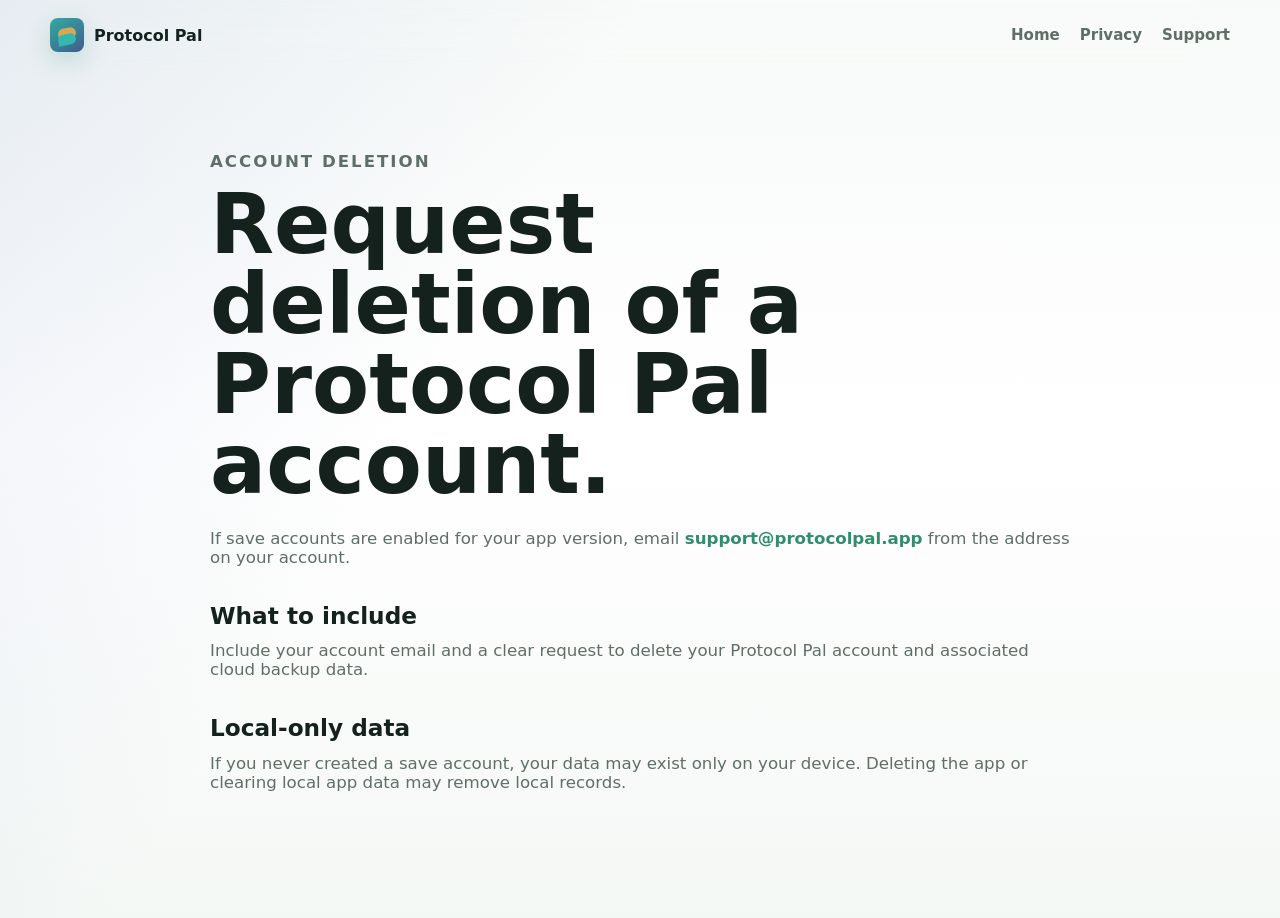
==== delete-account.html @ 92ba7a70 "Add account deletion page" ====
<!doctype html>
<html lang="en">
  <head>
    <meta charset="UTF-8" />
    <meta name="viewport" content="width=device-width, initial-scale=1.0" />
    <meta name="description" content="Protocol Pal account deletion request." />
    <link rel="icon" href='data:image/svg+xml,<svg xmlns="http://www.w3.org/2000/svg" viewBox="0 0 64 64"><rect width="64" height="64" rx="14" fill="%2314211c"/><path d="M16 34c12 1 19-8 32-4-5 11-14 18-28 16 7-2 12-6 15-11-6 3-12 4-19-1z" fill="%2334b7ad"/><path d="M18 20c12-4 23-1 29 7-14-4-21 4-31 3 2-4 4-7 2-10z" fill="%23d6aa54"/></svg>' />
    <link rel="stylesheet" href="/styles.css" />
    <title>Delete Account | Protocol Pal</title>
  </head>
  <body>
    <header class="site-header">
      <a class="brand" href="/"><span class="logo-mark" aria-hidden="true"></span><span>Protocol Pal</span></a>
      <nav aria-label="Primary"><a href="/">Home</a><a href="/privacy.html">Privacy</a><a href="/support.html">Support</a></nav>
    </header>
    <main class="legal-page">
      <p class="eyebrow">Account deletion</p>
      <h1>Request deletion of a Protocol Pal account.</h1>
      <p>If save accounts are enabled for your app version, email <a href="mailto:support@protocolpal.app?subject=Protocol%20Pal%20account%20deletion">support@protocolpal.app</a> from the address on your account.</p>
      <h2>What to include</h2>
      <p>Include your account email and a clear request to delete your Protocol Pal account and associated cloud backup data.</p>
      <h2>Local-only data</h2>
      <p>If you never created a save account, your data may exist only on your device. Deleting the app or clearing local app data may remove local records.</p>
    </main>
  </body>
</html>
---- styles.css ----
:root {
  color-scheme: light;
  --paper: #f7faf8;
  --paper-2: #eef5f0;
  --ink: #14211c;
  --muted: #5f6f67;
  --soft: #dbe8e1;
  --line: rgba(20, 33, 28, 0.12);
  --panel: rgba(255, 255, 255, 0.76);
  --panel-strong: #ffffff;
  --deep: #10231e;
  --green: #2f8f6d;
  --teal: #34b7ad;
  --blue: #5272b9;
  --copper: #b66a45;
  --gold: #d6aa54;
  --shadow: 0 24px 70px rgba(27, 53, 44, 0.18);
  font-family:
    Inter, ui-sans-serif, system-ui, -apple-system, BlinkMacSystemFont, "Segoe UI", sans-serif;
  font-synthesis: none;
  text-rendering: optimizeLegibility;
}

* {
  box-sizing: border-box;
}

html {
  scroll-behavior: smooth;
}

body {
  margin: 0;
  min-width: 320px;
  color: var(--ink);
  background:
    linear-gradient(120deg, rgba(82, 114, 185, 0.1), transparent 36%),
    linear-gradient(180deg, var(--paper), #ffffff 48%, #f4f8f5);
  -webkit-font-smoothing: antialiased;
}

a {
  color: inherit;
  text-decoration: none;
}

.site-header {
  position: sticky;
  top: 0;
  z-index: 20;
  display: flex;
  align-items: center;
  justify-content: space-between;
  gap: 24px;
  width: min(1180px, calc(100% - 40px));
  margin: 0 auto;
  padding: 18px 0;
  backdrop-filter: blur(18px);
}

.brand,
.footer-brand {
  display: inline-flex;
  align-items: center;
  gap: 10px;
  font-weight: 800;
}

.logo-mark {
  position: relative;
  display: inline-block;
  width: 34px;
  height: 34px;
  border-radius: 8px;
  background:
    linear-gradient(145deg, rgba(52, 183, 173, 0.92), rgba(82, 114, 185, 0.72)),
    var(--deep);
  box-shadow: 0 8px 24px rgba(47, 143, 109, 0.22);
}

.logo-mark::before,
.logo-mark::after {
  content: "";
  position: absolute;
  left: 8px;
  right: 8px;
  height: 11px;
  border-radius: 999px 999px 999px 2px;
  transform: rotate(-12deg);
}

.logo-mark::before {
  top: 10px;
  background: var(--gold);
}

.logo-mark::after {
  top: 16px;
  background: var(--teal);
}

.site-header nav,
.site-footer nav {
  display: flex;
  align-items: center;
  gap: 20px;
  color: var(--muted);
  font-size: 0.94rem;
  font-weight: 700;
}

.site-header nav a,
.site-footer nav a {
  transition: color 160ms ease;
}

.site-header nav a:hover,
.site-footer nav a:hover {
  color: var(--ink);
}

.hero {
  position: relative;
  isolation: isolate;
  min-height: 760px;
  display: grid;
  align-items: center;
  overflow: hidden;
  padding: 72px 0 118px;
}

.hero-backdrop {
  position: absolute;
  inset: 0;
  z-index: -1;
  overflow: hidden;
  background:
    linear-gradient(90deg, rgba(247, 250, 248, 0.98) 0%, rgba(247, 250, 248, 0.87) 40%, rgba(247, 250, 248, 0.32) 100%),
    linear-gradient(135deg, rgba(47, 143, 109, 0.16), rgba(82, 114, 185, 0.16) 45%, rgba(182, 106, 69, 0.13));
}

.hero-backdrop::after {
  content: "";
  position: absolute;
  inset: auto 0 0;
  height: 160px;
  background: linear-gradient(180deg, transparent, var(--paper));
}

.hero-content {
  width: min(1180px, calc(100% - 40px));
  margin: 0 auto;
  padding-top: 34px;
}

.eyebrow {
  margin: 0 0 14px;
  color: var(--green);
  font-size: 0.78rem;
  font-weight: 900;
  letter-spacing: 0.12em;
  text-transform: uppercase;
}

h1,
h2,
h3,
p {
  margin-top: 0;
}

h1 {
  max-width: 760px;
  margin-bottom: 16px;
  font-size: clamp(3rem, 8vw, 7rem);
  line-height: 0.96;
}

.hero-line {
  margin: 0 0 16px;
  color: var(--deep);
  font-size: clamp(1.45rem, 3vw, 2.3rem);
  font-weight: 800;
}

.hero-copy {
  max-width: 630px;
  color: var(--muted);
  font-size: 1.12rem;
}

.hero-actions {
  display: flex;
  flex-wrap: wrap;
  gap: 12px;
  margin-top: 30px;
}

.button {
  display: inline-flex;
  align-items: center;
  justify-content: center;
  min-height: 48px;
  padding: 0 20px;
  border-radius: 8px;
  font-weight: 900;
}

.button.primary {
  color: #fff;
  background: var(--deep);
  box-shadow: 0 14px 34px rgba(16, 35, 30, 0.22);
}

.button.secondary {
  color: var(--deep);
  background: rgba(255, 255, 255, 0.7);
  border: 1px solid var(--line);
}

.device-stack {
  position: absolute;
  right: max(28px, calc((100vw - 1180px) / 2));
  top: 92px;
  width: min(48vw, 610px);
  height: 620px;
}

.phone {
  position: absolute;
  width: 280px;
  padding: 13px;
  border: 1px solid rgba(255, 255, 255, 0.66);
  border-radius: 34px;
  background: linear-gradient(145deg, #172820, #0b1411);
  box-shadow: var(--shadow);
}

.phone-primary {
  right: 120px;
  top: 18px;
  transform: rotate(-4deg);
}

.phone-secondary {
  right: 0;
  top: 158px;
  transform: rotate(6deg) scale(0.88);
  opacity: 0.95;
}

.phone-top {
  width: 82px;
  height: 20px;
  margin: 0 auto 8px;
  border-radius: 999px;
  background: #050807;
}

.screen {
  min-height: 520px;
  padding: 24px 18px;
  overflow: hidden;
  border-radius: 24px;
  color: #eaf7f2;
  background:
    linear-gradient(160deg, rgba(52, 183, 173, 0.18), transparent 38%),
    linear-gradient(180deg, #162b24, #07110e);
}

.screen-header {
  display: flex;
  align-items: center;
  justify-content: space-between;
  color: rgba(234, 247, 242, 0.7);
  font-size: 0.78rem;
}

.screen-header strong {
  color: #fff;
}

.dose-card {
  margin: 36px 0 16px;
  padding: 20px;
  border: 1px solid rgba(255, 255, 255, 0.12);
  border-radius: 8px;
  background: rgba(255, 255, 255, 0.08);
}

.dose-card span,
.dose-card small,
.metric-row span,
.mini-list,
.assistant-note span {
  color: rgba(234, 247, 242, 0.68);
}

.dose-card strong {
  display: block;
  margin: 5px 0;
  font-size: 2.8rem;
  line-height: 1;
}

.metric-row {
  display: grid;
  grid-template-columns: repeat(3, 1fr);
  gap: 8px;
}

.metric-row div {
  padding: 14px 8px;
  border-radius: 8px;
  background: rgba(255, 255, 255, 0.07);
  text-align: center;
}

.metric-row strong,
.metric-row span {
  display: block;
}

.mini-list {
  display: grid;
  gap: 12px;
  margin-top: 24px;
  font-size: 0.9rem;
}

.mini-list span {
  display: flex;
  align-items: center;
  gap: 8px;
}

.mini-list b {
  width: 8px;
  height: 8px;
  border-radius: 999px;
  background: var(--teal);
}

.lab-screen {
  background:
    linear-gradient(170deg, rgba(82, 114, 185, 0.26), transparent 42%),
    linear-gradient(180deg, #162332, #071015);
}

.chart-bars {
  display: flex;
  align-items: end;
  gap: 12px;
  height: 190px;
  margin-top: 52px;
  padding: 0 8px;
}

.chart-bars i {
  flex: 1;
  border-radius: 6px 6px 0 0;
  background: linear-gradient(180deg, #86d6cd, #5272b9);
}

.assistant-note {
  margin-top: 30px;
  padding: 16px;
  border-radius: 8px;
  background: rgba(255, 255, 255, 0.08);
}

.assistant-note p {
  margin: 5px 0 0;
  color: #fff;
  font-size: 0.9rem;
}

.proof-strip {
  display: grid;
  grid-template-columns: repeat(4, 1fr);
  gap: 1px;
  width: min(1180px, calc(100% - 40px));
  margin: -54px auto 86px;
  overflow: hidden;
  border: 1px solid var(--line);
  border-radius: 8px;
  background: var(--line);
  box-shadow: 0 18px 48px rgba(27, 53, 44, 0.1);
}

.proof-strip span {
  display: grid;
  place-items: center;
  min-height: 86px;
  padding: 18px;
  color: var(--deep);
  background: rgba(255, 255, 255, 0.88);
  font-weight: 900;
  text-align: center;
}

.section,
.privacy-band,
.download-section,
.site-footer {
  width: min(1180px, calc(100% - 40px));
  margin: 0 auto;
}

.intro-section {
  display: grid;
  grid-template-columns: minmax(0, 1.2fr) minmax(280px, 0.8fr);
  gap: 48px;
  align-items: end;
  padding: 28px 0 78px;
}

h2 {
  margin-bottom: 0;
  font-size: clamp(2rem, 4.6vw, 4.5rem);
  line-height: 1;
}

.intro-section > p,
.download-copy p,
.privacy-copy p {
  margin-bottom: 0;
  color: var(--muted);
  font-size: 1.08rem;
}

.screens-section {
  padding: 42px 0 92px;
  background: linear-gradient(180deg, transparent, rgba(238, 245, 240, 0.9), transparent);
}

.mockup-grid {
  display: grid;
  grid-template-columns: 1fr 0.82fr 1fr;
  gap: 18px;
  width: min(1180px, calc(100% - 40px));
  margin: 0 auto;
  align-items: stretch;
}

.mockup-panel {
  min-height: 330px;
  padding: 28px;
  border: 1px solid var(--line);
  border-radius: 8px;
  background: var(--panel-strong);
  box-shadow: 0 18px 54px rgba(27, 53, 44, 0.1);
}

.mockup-panel.tall {
  min-height: 410px;
  background: linear-gradient(180deg, #fff, #eef7f3);
}

.mockup-panel.assistant {
  display: grid;
  align-content: end;
  color: #fff;
  background:
    linear-gradient(145deg, rgba(52, 183, 173, 0.22), transparent 58%),
    linear-gradient(180deg, #14211c, #0b1411);
}

.panel-label {
  display: inline-flex;
  margin-bottom: 22px;
  color: var(--green);
  font-size: 0.74rem;
  font-weight: 900;
  letter-spacing: 0.12em;
  text-transform: uppercase;
}

.mockup-panel.assistant .panel-label {
  color: #8be2d5;
}

.mockup-panel h3 {
  margin-bottom: 24px;
  font-size: 1.55rem;
  line-height: 1.08;
}

.timeline {
  display: grid;
  gap: 12px;
}

.timeline p {
  margin: 0;
  padding: 15px;
  border-radius: 8px;
  background: var(--paper-2);
}

.timeline b,
.timeline span {
  display: block;
}

.timeline span {
  color: var(--muted);
  font-size: 0.9rem;
}

.vial-board {
  display: grid;
  grid-template-columns: repeat(3, 1fr);
  gap: 12px;
  align-items: end;
  min-height: 230px;
}

.vial-board span {
  position: relative;
  display: grid;
  align-items: end;
  min-height: 210px;
  padding: 12px 8px;
  overflow: hidden;
  border: 1px solid var(--line);
  border-radius: 8px;
  background: #fff;
  color: var(--deep);
  font-weight: 900;
  text-align: center;
}

.vial-board span::before {
  content: "";
  position: absolute;
  inset: auto 0 0;
  height: var(--level);
  background: linear-gradient(180deg, rgba(52, 183, 173, 0.18), rgba(47, 143, 109, 0.28));
}

.vial-board span {
  isolation: isolate;
}

.feature-section {
  padding: 26px 0 104px;
}

.section-heading {
  max-width: 770px;
  margin-bottom: 34px;
}

.feature-grid {
  display: grid;
  grid-template-columns: repeat(4, 1fr);
  gap: 14px;
}

.feature-grid article {
  min-height: 220px;
  padding: 22px;
  border: 1px solid var(--line);
  border-radius: 8px;
  background: rgba(255, 255, 255, 0.74);
}

.icon-dot {
  display: block;
  width: 28px;
  height: 28px;
  margin-bottom: 18px;
  border-radius: 8px;
  background: linear-gradient(135deg, var(--green), var(--blue));
}

.feature-grid h3 {
  margin-bottom: 10px;
  font-size: 1.08rem;
}

.feature-grid p,
.mockup-panel p {
  margin-bottom: 0;
  color: var(--muted);
}

.mockup-panel.assistant p {
  color: rgba(255, 255, 255, 0.76);
}

.privacy-band {
  display: grid;
  grid-template-columns: minmax(0, 1fr) minmax(320px, 0.72fr);
  gap: 42px;
  margin-bottom: 94px;
  padding: 52px;
  border-radius: 8px;
  color: #fff;
  background:
    linear-gradient(135deg, rgba(47, 143, 109, 0.42), transparent 42%),
    linear-gradient(180deg, #14211c, #07110e);
}

.privacy-band .eyebrow {
  color: #8be2d5;
}

.privacy-copy {
  display: grid;
  gap: 18px;
  align-content: center;
}

.privacy-copy p {
  color: rgba(255, 255, 255, 0.72);
}

.download-section {
  display: grid;
  grid-template-columns: minmax(0, 1fr) auto;
  gap: 32px;
  align-items: center;
  padding: 64px 0 98px;
}

.download-copy {
  max-width: 720px;
}

.store-buttons {
  display: grid;
  gap: 12px;
  min-width: 220px;
}

.store-button {
  display: grid;
  min-height: 70px;
  padding: 12px 20px;
  border-radius: 8px;
  color: #fff;
  background: #0f1714;
  box-shadow: 0 14px 34px rgba(16, 35, 30, 0.16);
}

.store-button span {
  color: rgba(255, 255, 255, 0.66);
  font-size: 0.78rem;
  font-weight: 700;
}

.store-button strong {
  font-size: 1.22rem;
}

.site-footer {
  display: grid;
  grid-template-columns: minmax(0, 420px) 1fr;
  gap: 36px;
  padding: 34px 0 48px;
  border-top: 1px solid var(--line);
}

.site-footer p {
  margin: 14px 0 0;
  color: var(--muted);
}

.site-footer nav {
  justify-content: end;
  flex-wrap: wrap;
}

.legal-page {
  width: min(860px, calc(100% - 40px));
  margin: 0 auto;
  padding: 82px 0 110px;
}

.legal-page h1 {
  max-width: 780px;
  margin-bottom: 24px;
  font-size: clamp(2.5rem, 7vw, 5.2rem);
}

.legal-page h2 {
  margin: 36px 0 12px;
  font-size: 1.45rem;
  line-height: 1.15;
}

.legal-page p,
.legal-page li {
  color: var(--muted);
  font-size: 1.04rem;
}

.legal-page a {
  color: var(--green);
  font-weight: 800;
}

@media (max-width: 980px) {
  .site-header {
    align-items: flex-start;
  }

  .site-header nav {
    gap: 12px;
    flex-wrap: wrap;
    justify-content: end;
  }

  .hero {
    min-height: auto;
    padding: 48px 0 76px;
  }

  .hero-backdrop {
    background:
      linear-gradient(180deg, rgba(247, 250, 248, 0.9), rgba(247, 250, 248, 0.66)),
      linear-gradient(135deg, rgba(47, 143, 109, 0.15), rgba(82, 114, 185, 0.14), rgba(182, 106, 69, 0.12));
  }

  .hero-content {
    padding-top: 340px;
  }

  .device-stack {
    top: 22px;
    right: 50%;
    width: 520px;
    height: 360px;
    transform: translateX(50%) scale(0.72);
    transform-origin: top center;
  }

  .proof-strip,
  .feature-grid,
  .mockup-grid,
  .intro-section,
  .privacy-band,
  .download-section,
  .site-footer {
    grid-template-columns: 1fr;
  }

  .proof-strip {
    margin-top: 0;
  }

  .site-footer nav {
    justify-content: start;
  }

  .privacy-band {
    padding: 34px;
  }
}

@media (max-width: 640px) {
  .site-header {
    width: min(100% - 28px, 1180px);
  }

  .site-header nav {
    display: none;
  }

  .logo-mark {
    width: 30px;
    height: 30px;
  }

  .hero-content,
  .proof-strip,
  .section,
  .mockup-grid,
  .privacy-band,
  .download-section,
  .site-footer,
  .legal-page {
    width: min(100% - 28px, 1180px);
  }

  .hero-content {
    padding-top: 290px;
  }

  .device-stack {
    transform: translateX(50%) scale(0.58);
  }

  h1 {
    font-size: clamp(2.7rem, 15vw, 4.2rem);
  }

  h2 {
    font-size: clamp(2rem, 10vw, 3.2rem);
  }

  .proof-strip {
    grid-template-columns: 1fr 1fr;
    margin-bottom: 54px;
  }

  .proof-strip span {
    min-height: 72px;
    padding: 14px;
    font-size: 0.9rem;
  }

  .intro-section,
  .screens-section,
  .feature-section,
  .download-section {
    padding-top: 26px;
    padding-bottom: 58px;
  }

  .mockup-panel,
  .feature-grid article,
  .privacy-band {
    padding: 22px;
  }

  .feature-grid article {
    min-height: auto;
  }

  .store-buttons {
    min-width: 0;
  }
}
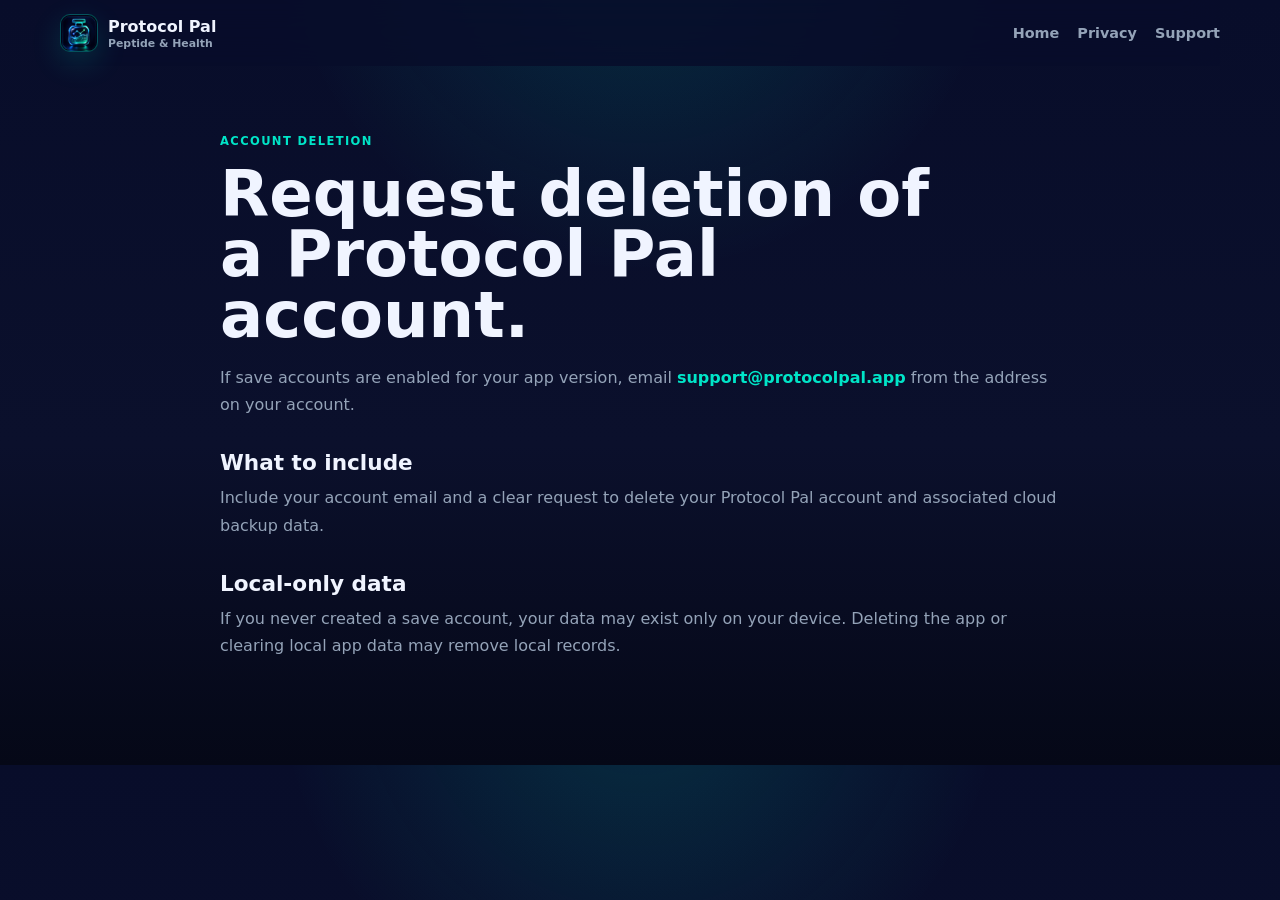
==== commit ebbe9f94: "Use Protocol Pal app icon on account deletion page" ====
--- a/delete-account.html
+++ b/delete-account.html
@@ -4,13 +4,13 @@
     <meta charset="UTF-8" />
     <meta name="viewport" content="width=device-width, initial-scale=1.0" />
     <meta name="description" content="Protocol Pal account deletion request." />
-    <link rel="icon" href='data:image/svg+xml,<svg xmlns="http://www.w3.org/2000/svg" viewBox="0 0 64 64"><rect width="64" height="64" rx="14" fill="%2314211c"/><path d="M16 34c12 1 19-8 32-4-5 11-14 18-28 16 7-2 12-6 15-11-6 3-12 4-19-1z" fill="%2334b7ad"/><path d="M18 20c12-4 23-1 29 7-14-4-21 4-31 3 2-4 4-7 2-10z" fill="%23d6aa54"/></svg>' />
+    <link rel="icon" href="[data-uri]" />
     <link rel="stylesheet" href="/styles.css" />
     <title>Delete Account | Protocol Pal</title>
   </head>
   <body>
     <header class="site-header">
-      <a class="brand" href="/"><span class="logo-mark" aria-hidden="true"></span><span>Protocol Pal</span></a>
+      <a class="brand" href="/"><span class="brand-icon" aria-hidden="true"></span><span><strong>Protocol Pal</strong><small>Peptide &amp; Health</small></span></a>
       <nav aria-label="Primary"><a href="/">Home</a><a href="/privacy.html">Privacy</a><a href="/support.html">Support</a></nav>
     </header>
     <main class="legal-page">
--- a/styles.css
+++ b/styles.css
@@ -1,22 +1,26 @@
 :root {
-  color-scheme: light;
-  --paper: #f7faf8;
-  --paper-2: #eef5f0;
-  --ink: #14211c;
-  --muted: #5f6f67;
-  --soft: #dbe8e1;
-  --line: rgba(20, 33, 28, 0.12);
-  --panel: rgba(255, 255, 255, 0.76);
-  --panel-strong: #ffffff;
-  --deep: #10231e;
-  --green: #2f8f6d;
-  --teal: #34b7ad;
-  --blue: #5272b9;
-  --copper: #b66a45;
-  --gold: #d6aa54;
-  --shadow: 0 24px 70px rgba(27, 53, 44, 0.18);
+  color-scheme: dark;
+  --bg: #080d2a;
+  --bg-2: #050817;
+  --panel: #0d1435;
+  --panel-2: #111a42;
+  --panel-3: #0a102c;
+  --text: #f0f4ff;
+  --muted: #94a3b8;
+  --dim: #64748b;
+  --line: rgba(0, 229, 200, 0.16);
+  --line-strong: rgba(0, 229, 200, 0.32);
+  --accent: #00e5c8;
+  --accent-2: #38bdf8;
+  --orange: #ff8c42;
+  --green: #34d399;
+  --red: #f87171;
+  --blue: #60a5fa;
+  --shadow: 0 30px 90px rgba(0, 0, 0, 0.48);
+  --app-icon: url("[data-uri]");
   font-family:
-    Inter, ui-sans-serif, system-ui, -apple-system, BlinkMacSystemFont, "Segoe UI", sans-serif;
+    "Plus Jakarta Sans", Inter, ui-sans-serif, system-ui, -apple-system, BlinkMacSystemFont,
+    "Segoe UI", sans-serif;
   font-synthesis: none;
   text-rendering: optimizeLegibility;
 }
@@ -32,10 +36,10 @@
 body {
   margin: 0;
   min-width: 320px;
-  color: var(--ink);
+  color: var(--text);
   background:
-    linear-gradient(120deg, rgba(82, 114, 185, 0.1), transparent 36%),
-    linear-gradient(180deg, var(--paper), #ffffff 48%, #f4f8f5);
+    radial-gradient(circle at 50% -12%, rgba(0, 229, 200, 0.16), transparent 34%),
+    linear-gradient(180deg, #080d2a 0%, #0b102c 58%, #050817 100%);
   -webkit-font-smoothing: antialiased;
 }
 
@@ -44,17 +48,30 @@
   text-decoration: none;
 }
 
+p,
+h1,
+h2,
+h3 {
+  margin-top: 0;
+}
+
+p {
+  color: var(--muted);
+  line-height: 1.7;
+}
+
 .site-header {
   position: sticky;
   top: 0;
-  z-index: 20;
+  z-index: 30;
   display: flex;
   align-items: center;
   justify-content: space-between;
-  gap: 24px;
-  width: min(1180px, calc(100% - 40px));
+  gap: 18px;
+  width: min(1160px, calc(100% - 32px));
   margin: 0 auto;
-  padding: 18px 0;
+  padding: 14px 0;
+  background: rgba(8, 13, 42, 0.86);
   backdrop-filter: blur(18px);
 }
 
@@ -63,137 +80,119 @@
   display: inline-flex;
   align-items: center;
   gap: 10px;
+  min-width: 0;
+  font-weight: 950;
+}
+
+.brand > span {
+  display: grid;
+  gap: 1px;
+  min-width: 0;
+}
+
+.brand small {
+  color: var(--muted);
+  font-size: 0.68rem;
   font-weight: 800;
 }
 
+.brand-icon,
 .logo-mark {
-  position: relative;
+  width: 38px;
+  height: 38px;
+  flex: 0 0 auto;
+  border: 1px solid rgba(0, 229, 200, 0.32);
+  border-radius: 10px;
+  background: #080d2a var(--app-icon) center / cover no-repeat;
+  box-shadow: 0 10px 30px rgba(0, 229, 200, 0.16);
+}
+
+.logo-mark {
   display: inline-block;
-  width: 34px;
-  height: 34px;
-  border-radius: 8px;
-  background:
-    linear-gradient(145deg, rgba(52, 183, 173, 0.92), rgba(82, 114, 185, 0.72)),
-    var(--deep);
-  box-shadow: 0 8px 24px rgba(47, 143, 109, 0.22);
-}
-
-.logo-mark::before,
-.logo-mark::after {
-  content: "";
-  position: absolute;
-  left: 8px;
-  right: 8px;
-  height: 11px;
-  border-radius: 999px 999px 999px 2px;
-  transform: rotate(-12deg);
-}
-
-.logo-mark::before {
-  top: 10px;
-  background: var(--gold);
-}
-
-.logo-mark::after {
-  top: 16px;
-  background: var(--teal);
 }
 
 .site-header nav,
 .site-footer nav {
   display: flex;
   align-items: center;
-  gap: 20px;
-  color: var(--muted);
-  font-size: 0.94rem;
-  font-weight: 700;
+  gap: 18px;
+  color: var(--muted);
+  font-size: 0.9rem;
+  font-weight: 850;
 }
 
 .site-header nav a,
 .site-footer nav a {
-  transition: color 160ms ease;
+  transition:
+    color 160ms ease,
+    border-color 160ms ease;
 }
 
 .site-header nav a:hover,
 .site-footer nav a:hover {
-  color: var(--ink);
+  color: var(--text);
 }
 
 .hero {
-  position: relative;
-  isolation: isolate;
-  min-height: 760px;
-  display: grid;
+  min-height: calc(100vh - 66px);
+  padding: 54px 0 44px;
+  overflow: hidden;
+}
+
+.hero-shell {
+  display: grid;
+  grid-template-columns: minmax(0, 0.9fr) minmax(420px, 1.1fr);
   align-items: center;
-  overflow: hidden;
-  padding: 72px 0 118px;
-}
-
-.hero-backdrop {
-  position: absolute;
-  inset: 0;
-  z-index: -1;
-  overflow: hidden;
-  background:
-    linear-gradient(90deg, rgba(247, 250, 248, 0.98) 0%, rgba(247, 250, 248, 0.87) 40%, rgba(247, 250, 248, 0.32) 100%),
-    linear-gradient(135deg, rgba(47, 143, 109, 0.16), rgba(82, 114, 185, 0.16) 45%, rgba(182, 106, 69, 0.13));
-}
-
-.hero-backdrop::after {
-  content: "";
-  position: absolute;
-  inset: auto 0 0;
-  height: 160px;
-  background: linear-gradient(180deg, transparent, var(--paper));
-}
-
-.hero-content {
-  width: min(1180px, calc(100% - 40px));
+  gap: 46px;
+  width: min(1160px, calc(100% - 32px));
   margin: 0 auto;
-  padding-top: 34px;
+}
+
+.hero-copy {
+  padding: 18px 0;
 }
 
 .eyebrow {
-  margin: 0 0 14px;
-  color: var(--green);
-  font-size: 0.78rem;
-  font-weight: 900;
+  margin: 0 0 12px;
+  color: var(--accent);
+  font-size: 0.72rem;
+  font-weight: 950;
   letter-spacing: 0.12em;
   text-transform: uppercase;
 }
 
-h1,
-h2,
-h3,
-p {
-  margin-top: 0;
-}
-
 h1 {
   max-width: 760px;
-  margin-bottom: 16px;
-  font-size: clamp(3rem, 8vw, 7rem);
-  line-height: 0.96;
-}
-
-.hero-line {
-  margin: 0 0 16px;
-  color: var(--deep);
-  font-size: clamp(1.45rem, 3vw, 2.3rem);
-  font-weight: 800;
-}
-
-.hero-copy {
-  max-width: 630px;
-  color: var(--muted);
-  font-size: 1.12rem;
+  margin-bottom: 18px;
+  color: var(--text);
+  font-size: clamp(3rem, 8vw, 6.2rem);
+  line-height: 0.95;
+  letter-spacing: 0;
+}
+
+h2 {
+  margin-bottom: 0;
+  color: var(--text);
+  font-size: clamp(2rem, 4vw, 4rem);
+  line-height: 1.02;
+  letter-spacing: 0;
+}
+
+h3 {
+  color: var(--text);
+  line-height: 1.16;
+}
+
+.hero-copy p:not(.eyebrow) {
+  max-width: 590px;
+  font-size: 1.08rem;
 }
 
 .hero-actions {
   display: flex;
   flex-wrap: wrap;
   gap: 12px;
-  margin-top: 30px;
+  margin-top: 28px;
 }
 
 .button {
@@ -201,505 +200,643 @@
   align-items: center;
   justify-content: center;
   min-height: 48px;
-  padding: 0 20px;
+  padding: 0 18px;
   border-radius: 8px;
-  font-weight: 900;
+  font-weight: 950;
+  white-space: nowrap;
 }
 
 .button.primary {
-  color: #fff;
-  background: var(--deep);
-  box-shadow: 0 14px 34px rgba(16, 35, 30, 0.22);
+  color: #031413;
+  background: linear-gradient(135deg, #00e5c8, #38bdf8);
+  box-shadow: 0 18px 46px rgba(0, 229, 200, 0.22);
 }
 
 .button.secondary {
-  color: var(--deep);
-  background: rgba(255, 255, 255, 0.7);
+  color: var(--text);
+  border: 1px solid var(--line-strong);
+  background: rgba(13, 20, 53, 0.72);
+}
+
+.app-showcase {
+  position: relative;
+  min-height: 680px;
+}
+
+.phone-frame,
+.side-card,
+.screen-panel,
+.feature-grid article,
+.disclaimer-stack article,
+.premium-panel,
+.store-column {
   border: 1px solid var(--line);
-}
-
-.device-stack {
+  background:
+    linear-gradient(180deg, rgba(17, 26, 66, 0.96), rgba(8, 13, 42, 0.96)),
+    var(--panel);
+  box-shadow: var(--shadow);
+}
+
+.phone-frame {
   position: absolute;
-  right: max(28px, calc((100vw - 1180px) / 2));
-  top: 92px;
-  width: min(48vw, 610px);
-  height: 620px;
-}
-
-.phone {
+  left: 0;
+  top: 0;
+  width: min(370px, 100%);
+  min-height: 660px;
+  padding: 18px 16px 78px;
+  border-radius: 34px;
+  overflow: hidden;
+}
+
+.phone-frame::before {
+  content: "";
   position: absolute;
-  width: 280px;
-  padding: 13px;
-  border: 1px solid rgba(255, 255, 255, 0.66);
-  border-radius: 34px;
-  background: linear-gradient(145deg, #172820, #0b1411);
-  box-shadow: var(--shadow);
-}
-
-.phone-primary {
-  right: 120px;
-  top: 18px;
-  transform: rotate(-4deg);
-}
-
-.phone-secondary {
-  right: 0;
-  top: 158px;
-  transform: rotate(6deg) scale(0.88);
-  opacity: 0.95;
-}
-
-.phone-top {
-  width: 82px;
-  height: 20px;
-  margin: 0 auto 8px;
-  border-radius: 999px;
-  background: #050807;
-}
-
-.screen {
-  min-height: 520px;
-  padding: 24px 18px;
-  overflow: hidden;
-  border-radius: 24px;
-  color: #eaf7f2;
+  inset: 0;
+  pointer-events: none;
   background:
-    linear-gradient(160deg, rgba(52, 183, 173, 0.18), transparent 38%),
-    linear-gradient(180deg, #162b24, #07110e);
-}
-
-.screen-header {
+    linear-gradient(90deg, rgba(255, 255, 255, 0.08), transparent 18% 82%, rgba(255, 255, 255, 0.05)),
+    radial-gradient(circle at 50% 0%, rgba(0, 229, 200, 0.16), transparent 38%);
+}
+
+.phone-frame > * {
+  position: relative;
+}
+
+.phone-status,
+.app-header,
+.panel-top,
+.calc-row,
+.site-footer,
+.download-section {
   display: flex;
   align-items: center;
   justify-content: space-between;
-  color: rgba(234, 247, 242, 0.7);
+  gap: 16px;
+}
+
+.phone-status {
+  margin-bottom: 14px;
+  color: var(--muted);
+  font-family: "JetBrains Mono", ui-monospace, SFMono-Regular, Menlo, monospace;
+  font-size: 0.72rem;
+  font-weight: 800;
+}
+
+.status-dots {
+  color: var(--accent);
+}
+
+.app-header {
+  margin-bottom: 16px;
+}
+
+.app-header div {
+  display: grid;
+  gap: 3px;
+}
+
+.app-header span,
+.panel-top span,
+.briefing-card span,
+.next-dose span,
+.mini-report span,
+.side-card span,
+.feature-grid article span,
+.disclaimer-stack article span,
+.plan-grid span {
+  color: var(--accent);
+  font-size: 0.7rem;
+  font-weight: 950;
+  letter-spacing: 0.08em;
+  text-transform: uppercase;
+}
+
+.app-header strong,
+.panel-top strong {
+  color: var(--text);
+  font-size: 1rem;
+}
+
+.app-badge {
+  display: inline-block;
+  width: 46px;
+  height: 46px;
+  border-radius: 12px;
+  background: #080d2a var(--app-icon) center / cover no-repeat;
+}
+
+.segmented {
+  display: grid;
+  grid-template-columns: 1fr 1fr;
+  gap: 4px;
+  margin-bottom: 12px;
+  padding: 4px;
+  border: 1px solid rgba(148, 163, 184, 0.16);
+  border-radius: 12px;
+  background: rgba(5, 8, 23, 0.72);
+  color: var(--muted);
   font-size: 0.78rem;
-}
-
-.screen-header strong {
-  color: #fff;
-}
-
-.dose-card {
-  margin: 36px 0 16px;
-  padding: 20px;
-  border: 1px solid rgba(255, 255, 255, 0.12);
-  border-radius: 8px;
-  background: rgba(255, 255, 255, 0.08);
-}
-
-.dose-card span,
-.dose-card small,
-.metric-row span,
-.mini-list,
-.assistant-note span {
-  color: rgba(234, 247, 242, 0.68);
-}
-
-.dose-card strong {
+  font-weight: 900;
+  text-align: center;
+}
+
+.segmented span {
+  padding: 9px 8px;
+  border-radius: 9px;
+}
+
+.segmented .active {
+  color: #031413;
+  background: var(--accent);
+}
+
+.briefing-card,
+.next-dose,
+.mini-report {
+  margin-bottom: 12px;
+  border: 1px solid var(--line);
+  border-radius: 18px;
+  background: rgba(13, 20, 53, 0.84);
+}
+
+.briefing-card {
+  padding: 16px;
+}
+
+.briefing-card strong,
+.next-dose strong,
+.mini-report strong,
+.side-card strong {
   display: block;
-  margin: 5px 0;
-  font-size: 2.8rem;
-  line-height: 1;
-}
-
-.metric-row {
-  display: grid;
-  grid-template-columns: repeat(3, 1fr);
-  gap: 8px;
-}
-
-.metric-row div {
-  padding: 14px 8px;
-  border-radius: 8px;
-  background: rgba(255, 255, 255, 0.07);
-  text-align: center;
-}
-
-.metric-row strong,
-.metric-row span {
-  display: block;
-}
-
-.mini-list {
-  display: grid;
-  gap: 12px;
-  margin-top: 24px;
-  font-size: 0.9rem;
-}
-
-.mini-list span {
+  color: var(--text);
+  font-size: 1.18rem;
+}
+
+.briefing-card p {
+  margin: 10px 0 0;
+  font-size: 0.86rem;
+}
+
+.next-dose {
   display: flex;
   align-items: center;
+  justify-content: space-between;
+  gap: 12px;
+  padding: 15px;
+  background: rgba(0, 229, 200, 0.08);
+}
+
+.next-dose small {
+  display: block;
+  margin-top: 3px;
+  color: var(--muted);
+  font-size: 0.75rem;
+}
+
+.next-dose a {
+  flex: 0 0 auto;
+  min-width: 58px;
+  padding: 10px 12px;
+  border-radius: 10px;
+  color: #031413;
+  background: var(--accent);
+  font-size: 0.82rem;
+  font-weight: 950;
+  text-align: center;
+}
+
+.metric-grid {
+  display: grid;
+  grid-template-columns: repeat(4, 1fr);
   gap: 8px;
-}
-
-.mini-list b {
-  width: 8px;
-  height: 8px;
+  margin-bottom: 12px;
+}
+
+.metric-grid div {
+  min-height: 76px;
+  padding: 12px 8px;
+  border: 1px solid rgba(148, 163, 184, 0.14);
+  border-radius: 14px;
+  background: rgba(5, 8, 23, 0.66);
+}
+
+.metric-grid strong {
+  display: block;
+  color: var(--text);
+  font-family: "JetBrains Mono", ui-monospace, SFMono-Regular, Menlo, monospace;
+  font-size: 1.2rem;
+}
+
+.metric-grid span {
+  color: var(--muted);
+  font-size: 0.68rem;
+  font-weight: 800;
+}
+
+.mini-report {
+  padding: 15px;
+}
+
+.mini-report strong {
+  margin-top: 5px;
+  font-size: 0.92rem;
+  line-height: 1.45;
+}
+
+.app-dock {
+  position: absolute;
+  right: 14px;
+  bottom: 14px;
+  left: 14px;
+  display: grid;
+  grid-template-columns: repeat(5, 1fr);
+  gap: 4px;
+  padding: 10px 8px;
+  border: 1px solid rgba(0, 229, 200, 0.12);
+  border-radius: 20px;
+  background: rgba(8, 13, 42, 0.96);
+  box-shadow: 0 -2px 20px rgba(0, 0, 0, 0.5);
+  color: var(--muted);
+  font-size: 0.62rem;
+  font-weight: 900;
+  text-align: center;
+}
+
+.app-dock span {
+  overflow: hidden;
+  padding: 8px 2px;
+  border-radius: 12px;
+  text-overflow: ellipsis;
+  white-space: nowrap;
+}
+
+.app-dock .active {
+  color: var(--accent);
+  background: rgba(0, 229, 200, 0.08);
+}
+
+.side-card {
+  position: absolute;
+  width: 232px;
+  padding: 18px;
+  border-radius: 18px;
+}
+
+.calc-card {
+  right: 0;
+  top: 72px;
+}
+
+.library-card {
+  right: 0;
+  bottom: 62px;
+}
+
+.side-card p {
+  margin: 8px 0 0;
+  font-size: 0.82rem;
+}
+
+.calc-row {
+  margin-top: 10px;
+  padding: 11px 0 0;
+  border-top: 1px solid rgba(148, 163, 184, 0.16);
+  color: var(--muted);
+  font-size: 0.82rem;
+}
+
+.calc-row b {
+  color: var(--text);
+  font-family: "JetBrains Mono", ui-monospace, SFMono-Regular, Menlo, monospace;
+}
+
+.module-strip {
+  display: grid;
+  grid-template-columns: repeat(5, 1fr);
+  gap: 10px;
+  width: min(980px, calc(100% - 32px));
+  margin: 0 auto 86px;
+}
+
+.module-strip span {
+  min-height: 48px;
+  display: inline-flex;
+  align-items: center;
+  justify-content: center;
+  padding: 0 12px;
+  border: 1px solid var(--line);
+  border-radius: 8px;
+  color: var(--text);
+  background: rgba(13, 20, 53, 0.72);
+  font-size: 0.86rem;
+  font-weight: 950;
+}
+
+.section,
+.screen-wall,
+.privacy-band,
+.download-section,
+.site-footer,
+.legal-page {
+  width: min(1160px, calc(100% - 32px));
+  margin: 0 auto;
+}
+
+.two-column {
+  display: grid;
+  grid-template-columns: 1fr 0.82fr;
+  gap: 50px;
+  align-items: end;
+  padding: 0 0 52px;
+}
+
+.two-column p:last-child {
+  margin-bottom: 0;
+  font-size: 1rem;
+}
+
+.screen-wall {
+  display: grid;
+  grid-template-columns: repeat(3, 1fr);
+  gap: 16px;
+  margin-bottom: 94px;
+}
+
+.screen-panel {
+  min-height: 360px;
+  padding: 20px;
+  border-radius: 22px;
+  overflow: hidden;
+}
+
+.panel-top {
+  margin-bottom: 20px;
+}
+
+.compound-list,
+.schedule-stack {
+  display: grid;
+  gap: 10px;
+}
+
+.compound-list div,
+.schedule-stack div {
+  display: grid;
+  grid-template-columns: auto 1fr auto;
+  align-items: center;
+  gap: 10px;
+  min-height: 62px;
+  padding: 12px;
+  border: 1px solid rgba(148, 163, 184, 0.14);
+  border-radius: 14px;
+  background: rgba(5, 8, 23, 0.48);
+}
+
+.compound-list span,
+.schedule-stack span {
+  color: var(--text);
+  font-weight: 900;
+}
+
+.compound-list strong,
+.schedule-stack time {
+  color: var(--muted);
+  font-family: "JetBrains Mono", ui-monospace, SFMono-Regular, Menlo, monospace;
+  font-size: 0.74rem;
+  font-weight: 850;
+}
+
+.schedule-stack div {
+  grid-template-columns: 72px 1fr;
+}
+
+.dot {
+  width: 11px;
+  height: 11px;
   border-radius: 999px;
-  background: var(--teal);
-}
-
-.lab-screen {
-  background:
-    linear-gradient(170deg, rgba(82, 114, 185, 0.26), transparent 42%),
-    linear-gradient(180deg, #162332, #071015);
-}
-
-.chart-bars {
+}
+
+.dot.peptide {
+  background: var(--accent);
+}
+
+.dot.supply {
+  background: var(--blue);
+}
+
+.dot.supplement {
+  background: #86efac;
+}
+
+.chart-card {
+  height: 188px;
   display: flex;
   align-items: end;
   gap: 12px;
-  height: 190px;
-  margin-top: 52px;
-  padding: 0 8px;
-}
-
-.chart-bars i {
+  padding: 18px;
+  border: 1px solid rgba(148, 163, 184, 0.14);
+  border-radius: 18px;
+  background:
+    linear-gradient(rgba(56, 189, 248, 0.1) 1px, transparent 1px),
+    linear-gradient(90deg, rgba(56, 189, 248, 0.1) 1px, transparent 1px),
+    rgba(5, 8, 23, 0.52);
+  background-size: 34px 34px;
+}
+
+.chart-card i {
   flex: 1;
-  border-radius: 6px 6px 0 0;
-  background: linear-gradient(180deg, #86d6cd, #5272b9);
-}
-
-.assistant-note {
-  margin-top: 30px;
-  padding: 16px;
-  border-radius: 8px;
-  background: rgba(255, 255, 255, 0.08);
-}
-
-.assistant-note p {
-  margin: 5px 0 0;
-  color: #fff;
+  min-width: 18px;
+  border-radius: 10px 10px 3px 3px;
+  background: linear-gradient(180deg, var(--accent), var(--accent-2));
+  box-shadow: 0 0 20px rgba(0, 229, 200, 0.18);
+}
+
+.panel-note {
+  margin: 15px 0 0;
+  font-size: 0.88rem;
+}
+
+.feature-section {
+  padding: 0 0 92px;
+}
+
+.section-heading {
+  max-width: 720px;
+  margin-bottom: 24px;
+}
+
+.feature-grid {
+  display: grid;
+  grid-template-columns: repeat(4, 1fr);
+  gap: 12px;
+}
+
+.feature-grid article {
+  min-height: 190px;
+  padding: 20px;
+  border-radius: 18px;
+}
+
+.feature-grid article p {
+  margin: 12px 0 0;
   font-size: 0.9rem;
 }
 
-.proof-strip {
-  display: grid;
-  grid-template-columns: repeat(4, 1fr);
-  gap: 1px;
-  width: min(1180px, calc(100% - 40px));
-  margin: -54px auto 86px;
-  overflow: hidden;
-  border: 1px solid var(--line);
-  border-radius: 8px;
-  background: var(--line);
-  box-shadow: 0 18px 48px rgba(27, 53, 44, 0.1);
-}
-
-.proof-strip span {
-  display: grid;
-  place-items: center;
-  min-height: 86px;
-  padding: 18px;
-  color: var(--deep);
-  background: rgba(255, 255, 255, 0.88);
-  font-weight: 900;
-  text-align: center;
-}
-
-.section,
-.privacy-band,
-.download-section,
-.site-footer {
-  width: min(1180px, calc(100% - 40px));
-  margin: 0 auto;
-}
-
-.intro-section {
-  display: grid;
-  grid-template-columns: minmax(0, 1.2fr) minmax(280px, 0.8fr);
-  gap: 48px;
-  align-items: end;
-  padding: 28px 0 78px;
-}
-
-h2 {
-  margin-bottom: 0;
-  font-size: clamp(2rem, 4.6vw, 4.5rem);
-  line-height: 1;
-}
-
-.intro-section > p,
-.download-copy p,
-.privacy-copy p {
-  margin-bottom: 0;
-  color: var(--muted);
-  font-size: 1.08rem;
-}
-
-.screens-section {
-  padding: 42px 0 92px;
-  background: linear-gradient(180deg, transparent, rgba(238, 245, 240, 0.9), transparent);
-}
-
-.mockup-grid {
-  display: grid;
-  grid-template-columns: 1fr 0.82fr 1fr;
-  gap: 18px;
-  width: min(1180px, calc(100% - 40px));
-  margin: 0 auto;
-  align-items: stretch;
-}
-
-.mockup-panel {
-  min-height: 330px;
-  padding: 28px;
-  border: 1px solid var(--line);
-  border-radius: 8px;
-  background: var(--panel-strong);
-  box-shadow: 0 18px 54px rgba(27, 53, 44, 0.1);
-}
-
-.mockup-panel.tall {
-  min-height: 410px;
-  background: linear-gradient(180deg, #fff, #eef7f3);
-}
-
-.mockup-panel.assistant {
-  display: grid;
-  align-content: end;
-  color: #fff;
-  background:
-    linear-gradient(145deg, rgba(52, 183, 173, 0.22), transparent 58%),
-    linear-gradient(180deg, #14211c, #0b1411);
-}
-
-.panel-label {
-  display: inline-flex;
-  margin-bottom: 22px;
-  color: var(--green);
-  font-size: 0.74rem;
-  font-weight: 900;
-  letter-spacing: 0.12em;
-  text-transform: uppercase;
-}
-
-.mockup-panel.assistant .panel-label {
-  color: #8be2d5;
-}
-
-.mockup-panel h3 {
-  margin-bottom: 24px;
-  font-size: 1.55rem;
-  line-height: 1.08;
-}
-
-.timeline {
-  display: grid;
-  gap: 12px;
-}
-
-.timeline p {
-  margin: 0;
-  padding: 15px;
-  border-radius: 8px;
-  background: var(--paper-2);
-}
-
-.timeline b,
-.timeline span {
-  display: block;
-}
-
-.timeline span {
-  color: var(--muted);
-  font-size: 0.9rem;
-}
-
-.vial-board {
-  display: grid;
-  grid-template-columns: repeat(3, 1fr);
-  gap: 12px;
-  align-items: end;
-  min-height: 230px;
-}
-
-.vial-board span {
-  position: relative;
-  display: grid;
-  align-items: end;
-  min-height: 210px;
-  padding: 12px 8px;
-  overflow: hidden;
-  border: 1px solid var(--line);
-  border-radius: 8px;
-  background: #fff;
-  color: var(--deep);
-  font-weight: 900;
-  text-align: center;
-}
-
-.vial-board span::before {
-  content: "";
-  position: absolute;
-  inset: auto 0 0;
-  height: var(--level);
-  background: linear-gradient(180deg, rgba(52, 183, 173, 0.18), rgba(47, 143, 109, 0.28));
-}
-
-.vial-board span {
-  isolation: isolate;
-}
-
-.feature-section {
-  padding: 26px 0 104px;
-}
-
-.section-heading {
-  max-width: 770px;
-  margin-bottom: 34px;
-}
-
-.feature-grid {
-  display: grid;
-  grid-template-columns: repeat(4, 1fr);
-  gap: 14px;
-}
-
-.feature-grid article {
-  min-height: 220px;
-  padding: 22px;
-  border: 1px solid var(--line);
-  border-radius: 8px;
-  background: rgba(255, 255, 255, 0.74);
-}
-
-.icon-dot {
-  display: block;
-  width: 28px;
-  height: 28px;
-  margin-bottom: 18px;
-  border-radius: 8px;
-  background: linear-gradient(135deg, var(--green), var(--blue));
-}
-
-.feature-grid h3 {
-  margin-bottom: 10px;
-  font-size: 1.08rem;
-}
-
-.feature-grid p,
-.mockup-panel p {
-  margin-bottom: 0;
-  color: var(--muted);
-}
-
-.mockup-panel.assistant p {
-  color: rgba(255, 255, 255, 0.76);
-}
-
 .privacy-band {
   display: grid;
-  grid-template-columns: minmax(0, 1fr) minmax(320px, 0.72fr);
-  gap: 42px;
-  margin-bottom: 94px;
-  padding: 52px;
-  border-radius: 8px;
-  color: #fff;
-  background:
-    linear-gradient(135deg, rgba(47, 143, 109, 0.42), transparent 42%),
-    linear-gradient(180deg, #14211c, #07110e);
-}
-
-.privacy-band .eyebrow {
-  color: #8be2d5;
-}
-
-.privacy-copy {
-  display: grid;
-  gap: 18px;
-  align-content: center;
-}
-
-.privacy-copy p {
-  color: rgba(255, 255, 255, 0.72);
-}
-
-.download-section {
-  display: grid;
-  grid-template-columns: minmax(0, 1fr) auto;
+  grid-template-columns: 0.8fr 1fr;
   gap: 32px;
   align-items: center;
-  padding: 64px 0 98px;
-}
-
-.download-copy {
-  max-width: 720px;
-}
-
-.store-buttons {
+  padding: 0 0 96px;
+}
+
+.privacy-copy p:last-child {
+  margin-bottom: 0;
+}
+
+.disclaimer-stack {
   display: grid;
   gap: 12px;
-  min-width: 220px;
+}
+
+.disclaimer-stack article {
+  padding: 18px;
+  border-radius: 16px;
+}
+
+.disclaimer-stack article:nth-child(1) {
+  border-color: rgba(255, 140, 66, 0.36);
+}
+
+.disclaimer-stack article:nth-child(2) {
+  border-color: rgba(56, 189, 248, 0.28);
+}
+
+.disclaimer-stack p {
+  margin: 8px 0 0;
+  font-size: 0.88rem;
+}
+
+.download-section {
+  align-items: stretch;
+  gap: 16px;
+  padding-bottom: 84px;
+}
+
+.premium-panel,
+.store-column {
+  border-radius: 22px;
+}
+
+.premium-panel {
+  flex: 1;
+  padding: 26px;
+}
+
+.premium-panel h2 {
+  max-width: 680px;
+  font-size: clamp(2rem, 4.2vw, 4.8rem);
+}
+
+.plan-grid {
+  display: grid;
+  grid-template-columns: repeat(2, 1fr);
+  gap: 12px;
+  margin-top: 26px;
+}
+
+.plan-grid article {
+  min-height: 132px;
+  padding: 18px;
+  border: 1px solid rgba(148, 163, 184, 0.16);
+  border-radius: 16px;
+  background: rgba(5, 8, 23, 0.54);
+}
+
+.plan-grid .highlight {
+  border-color: rgba(0, 229, 200, 0.42);
+  background: linear-gradient(135deg, rgba(0, 229, 200, 0.18), rgba(56, 189, 248, 0.08));
+}
+
+.plan-grid strong {
+  display: block;
+  margin: 9px 0 4px;
+  color: var(--text);
+  font-size: 1.35rem;
+}
+
+.plan-grid small {
+  color: var(--muted);
+  font-weight: 850;
+}
+
+.store-column {
+  width: min(100%, 330px);
+  display: grid;
+  align-content: center;
+  gap: 12px;
+  padding: 22px;
 }
 
 .store-button {
   display: grid;
-  min-height: 70px;
-  padding: 12px 20px;
-  border-radius: 8px;
-  color: #fff;
-  background: #0f1714;
-  box-shadow: 0 14px 34px rgba(16, 35, 30, 0.16);
+  gap: 2px;
+  min-height: 68px;
+  padding: 14px 18px;
+  border: 1px solid var(--line-strong);
+  border-radius: 12px;
+  background: rgba(5, 8, 23, 0.72);
 }
 
 .store-button span {
-  color: rgba(255, 255, 255, 0.66);
+  color: var(--muted);
   font-size: 0.78rem;
-  font-weight: 700;
+  font-weight: 850;
 }
 
 .store-button strong {
-  font-size: 1.22rem;
+  color: var(--text);
+  font-size: 1.25rem;
+}
+
+.store-column p {
+  margin: 4px 0 0;
+  font-size: 0.82rem;
 }
 
 .site-footer {
-  display: grid;
-  grid-template-columns: minmax(0, 420px) 1fr;
-  gap: 36px;
-  padding: 34px 0 48px;
-  border-top: 1px solid var(--line);
-}
-
-.site-footer p {
-  margin: 14px 0 0;
-  color: var(--muted);
+  padding: 28px 0 44px;
+  border-top: 1px solid rgba(148, 163, 184, 0.14);
 }
 
 .site-footer nav {
-  justify-content: end;
   flex-wrap: wrap;
+  justify-content: flex-end;
 }
 
 .legal-page {
-  width: min(860px, calc(100% - 40px));
-  margin: 0 auto;
-  padding: 82px 0 110px;
+  max-width: 840px;
+  padding: 66px 0 90px;
 }
 
 .legal-page h1 {
-  max-width: 780px;
-  margin-bottom: 24px;
-  font-size: clamp(2.5rem, 7vw, 5.2rem);
+  font-size: clamp(2.2rem, 5vw, 4.6rem);
 }
 
 .legal-page h2 {
-  margin: 36px 0 12px;
-  font-size: 1.45rem;
-  line-height: 1.15;
-}
-
-.legal-page p,
+  margin: 34px 0 10px;
+  font-size: 1.35rem;
+}
+
+.legal-page a {
+  color: var(--accent);
+  font-weight: 900;
+}
+
 .legal-page li {
-  color: var(--muted);
-  font-size: 1.04rem;
-}
-
-.legal-page a {
-  color: var(--green);
-  font-weight: 800;
+  margin-bottom: 10px;
+  color: var(--muted);
+  line-height: 1.6;
 }
 
 @media (max-width: 980px) {
@@ -708,129 +845,152 @@
   }
 
   .site-header nav {
+    flex-wrap: wrap;
+    justify-content: flex-end;
+    row-gap: 8px;
+  }
+
+  .hero-shell,
+  .two-column,
+  .privacy-band,
+  .download-section {
+    grid-template-columns: 1fr;
+  }
+
+  .hero-shell {
+    gap: 22px;
+  }
+
+  .app-showcase {
+    min-height: 720px;
+  }
+
+  .phone-frame {
+    right: auto;
+    left: 50%;
+    transform: translateX(-50%);
+  }
+
+  .side-card {
+    width: min(250px, calc(50% - 16px));
+  }
+
+  .calc-card {
+    left: 0;
+    right: auto;
+    top: 420px;
+  }
+
+  .library-card {
+    right: 0;
+    bottom: 18px;
+  }
+
+  .screen-wall,
+  .feature-grid {
+    grid-template-columns: repeat(2, 1fr);
+  }
+
+  .store-column {
+    width: 100%;
+  }
+}
+
+@media (max-width: 680px) {
+  .site-header,
+  .site-footer {
+    width: min(100% - 24px, 1160px);
+  }
+
+  .site-header {
+    position: relative;
+    display: grid;
+  }
+
+  .site-header nav,
+  .site-footer nav {
+    justify-content: flex-start;
     gap: 12px;
-    flex-wrap: wrap;
-    justify-content: end;
+    font-size: 0.82rem;
   }
 
   .hero {
-    min-height: auto;
-    padding: 48px 0 76px;
-  }
-
-  .hero-backdrop {
-    background:
-      linear-gradient(180deg, rgba(247, 250, 248, 0.9), rgba(247, 250, 248, 0.66)),
-      linear-gradient(135deg, rgba(47, 143, 109, 0.15), rgba(82, 114, 185, 0.14), rgba(182, 106, 69, 0.12));
-  }
-
-  .hero-content {
-    padding-top: 340px;
-  }
-
-  .device-stack {
-    top: 22px;
-    right: 50%;
-    width: 520px;
-    height: 360px;
-    transform: translateX(50%) scale(0.72);
-    transform-origin: top center;
-  }
-
-  .proof-strip,
-  .feature-grid,
-  .mockup-grid,
-  .intro-section,
+    min-height: 0;
+    padding-top: 24px;
+  }
+
+  .hero-shell,
+  .section,
+  .screen-wall,
   .privacy-band,
   .download-section,
-  .site-footer {
+  .legal-page {
+    width: min(100% - 24px, 1160px);
+  }
+
+  h1 {
+    font-size: clamp(2.5rem, 14vw, 4.3rem);
+  }
+
+  .app-showcase {
+    min-height: 742px;
+  }
+
+  .phone-frame {
+    width: min(100%, 360px);
+    min-height: 640px;
+    padding-right: 13px;
+    padding-left: 13px;
+  }
+
+  .metric-grid {
+    grid-template-columns: repeat(2, 1fr);
+  }
+
+  .side-card {
+    position: relative;
+    inset: auto;
+    width: 100%;
+    margin-top: 12px;
+  }
+
+  .main-phone {
+    position: relative;
+    left: auto;
+    transform: none;
+  }
+
+  .app-showcase {
+    display: grid;
+    min-height: 0;
+  }
+
+  .module-strip {
+    grid-template-columns: repeat(2, 1fr);
+    width: min(100% - 24px, 980px);
+    margin-bottom: 58px;
+  }
+
+  .module-strip span:last-child {
+    grid-column: 1 / -1;
+  }
+
+  .screen-wall,
+  .feature-grid,
+  .plan-grid {
     grid-template-columns: 1fr;
   }
 
-  .proof-strip {
-    margin-top: 0;
-  }
-
-  .site-footer nav {
-    justify-content: start;
-  }
-
-  .privacy-band {
-    padding: 34px;
-  }
-}
-
-@media (max-width: 640px) {
-  .site-header {
-    width: min(100% - 28px, 1180px);
-  }
-
-  .site-header nav {
-    display: none;
-  }
-
-  .logo-mark {
-    width: 30px;
-    height: 30px;
-  }
-
-  .hero-content,
-  .proof-strip,
-  .section,
-  .mockup-grid,
+  .feature-grid article {
+    min-height: 0;
+  }
+
   .privacy-band,
-  .download-section,
-  .site-footer,
-  .legal-page {
-    width: min(100% - 28px, 1180px);
-  }
-
-  .hero-content {
-    padding-top: 290px;
-  }
-
-  .device-stack {
-    transform: translateX(50%) scale(0.58);
-  }
-
-  h1 {
-    font-size: clamp(2.7rem, 15vw, 4.2rem);
-  }
-
-  h2 {
-    font-size: clamp(2rem, 10vw, 3.2rem);
-  }
-
-  .proof-strip {
-    grid-template-columns: 1fr 1fr;
-    margin-bottom: 54px;
-  }
-
-  .proof-strip span {
-    min-height: 72px;
-    padding: 14px;
-    font-size: 0.9rem;
-  }
-
-  .intro-section,
-  .screens-section,
-  .feature-section,
   .download-section {
-    padding-top: 26px;
-    padding-bottom: 58px;
-  }
-
-  .mockup-panel,
-  .feature-grid article,
-  .privacy-band {
-    padding: 22px;
-  }
-
-  .feature-grid article {
-    min-height: auto;
-  }
-
-  .store-buttons {
-    min-width: 0;
-  }
-}
+    padding-bottom: 62px;
+  }
+
+  .app-dock {
+    font-size: 0.58rem;
+  }
+}
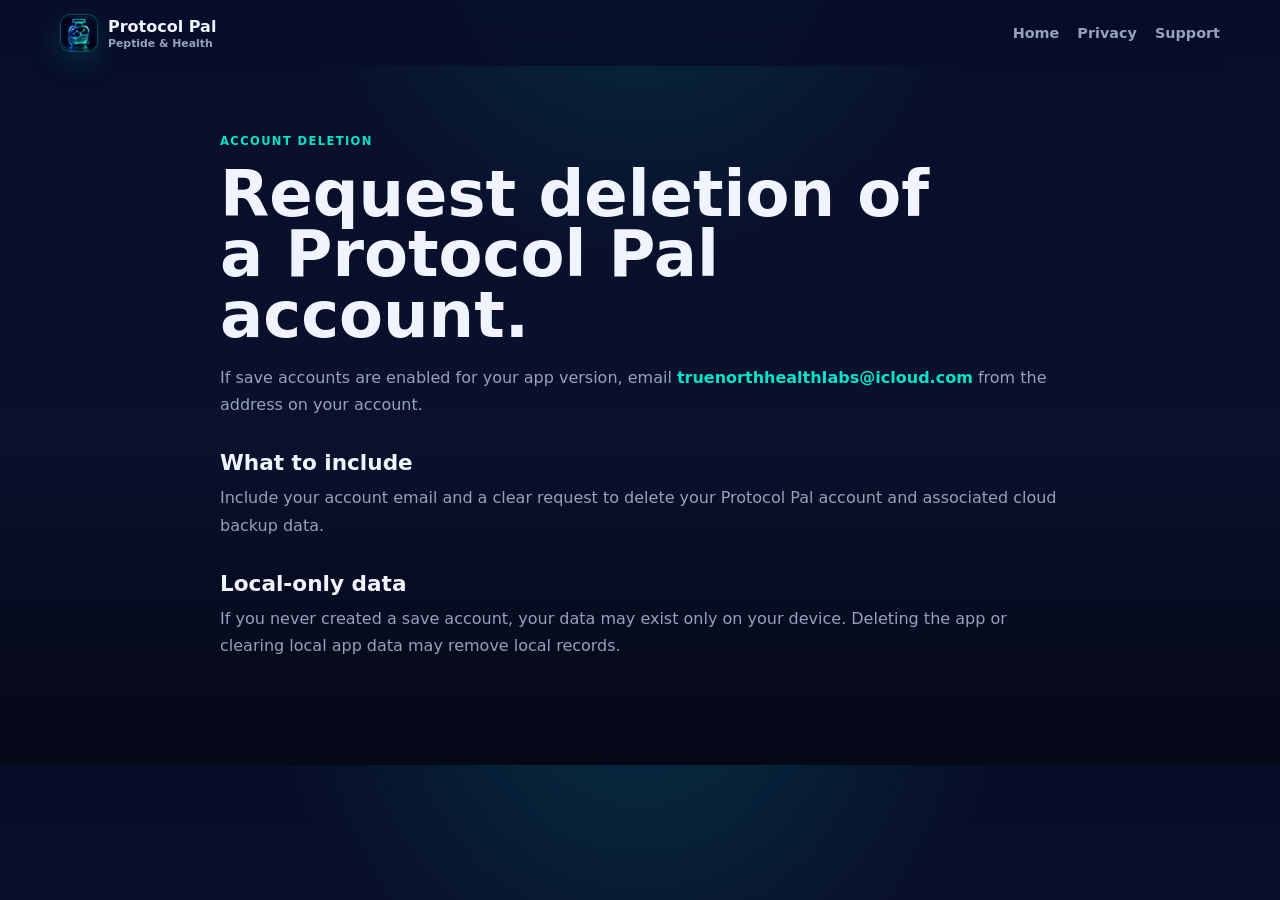
==== commit 77ce73a5: "Update Protocol Pal support email" ====
--- a/delete-account.html
+++ b/delete-account.html
@@ -5,7 +5,7 @@
     <meta name="viewport" content="width=device-width, initial-scale=1.0" />
     <meta name="description" content="Protocol Pal account deletion request." />
     <link rel="icon" href="[data-uri]" />
-    <link rel="stylesheet" href="/styles.css" />
+    <link rel="stylesheet" href="/styles.css?v=protocol-pal-app-redesign" />
     <title>Delete Account | Protocol Pal</title>
   </head>
   <body>
@@ -16,7 +16,7 @@
     <main class="legal-page">
       <p class="eyebrow">Account deletion</p>
       <h1>Request deletion of a Protocol Pal account.</h1>
-      <p>If save accounts are enabled for your app version, email <a href="mailto:support@protocolpal.app?subject=Protocol%20Pal%20account%20deletion">support@protocolpal.app</a> from the address on your account.</p>
+      <p>If save accounts are enabled for your app version, email <a href="mailto:truenorthhealthIabs@icloud.com?subject=Protocol%20Pal%20account%20deletion">truenorthhealthIabs@icloud.com</a> from the address on your account.</p>
       <h2>What to include</h2>
       <p>Include your account email and a clear request to delete your Protocol Pal account and associated cloud backup data.</p>
       <h2>Local-only data</h2>
--- a/styles.css
+++ b/styles.css
@@ -227,6 +227,9 @@
 .side-card,
 .screen-panel,
 .feature-grid article,
+.capability-card,
+.calc-workbench article,
+.library-card-full,
 .disclaimer-stack article,
 .premium-panel,
 .store-column {
@@ -665,6 +668,15 @@
   margin-bottom: 24px;
 }
 
+.section-heading.wide {
+  max-width: 900px;
+}
+
+.section-heading p {
+  margin: 16px 0 0;
+  font-size: 1rem;
+}
+
 .feature-grid {
   display: grid;
   grid-template-columns: repeat(4, 1fr);
@@ -680,6 +692,141 @@
 .feature-grid article p {
   margin: 12px 0 0;
   font-size: 0.9rem;
+}
+
+.deep-section {
+  padding: 0 0 92px;
+}
+
+.capability-grid {
+  display: grid;
+  grid-template-columns: repeat(2, 1fr);
+  gap: 14px;
+}
+
+.capability-card {
+  min-height: 330px;
+  padding: 22px;
+  border-radius: 20px;
+}
+
+.capability-card span,
+.calc-workbench span,
+.library-card-full span {
+  color: var(--accent);
+  font-size: 0.7rem;
+  font-weight: 950;
+  letter-spacing: 0.08em;
+  text-transform: uppercase;
+}
+
+.capability-card h3 {
+  max-width: 440px;
+  margin: 10px 0 16px;
+  font-size: 1.35rem;
+}
+
+.capability-card ul {
+  display: grid;
+  gap: 10px;
+  margin: 0;
+  padding: 0;
+  list-style: none;
+}
+
+.capability-card li {
+  position: relative;
+  padding-left: 18px;
+  color: var(--muted);
+  font-size: 0.92rem;
+  line-height: 1.55;
+}
+
+.capability-card li::before {
+  content: "";
+  position: absolute;
+  top: 0.68em;
+  left: 0;
+  width: 7px;
+  height: 7px;
+  border-radius: 999px;
+  background: var(--accent);
+  box-shadow: 0 0 18px rgba(0, 229, 200, 0.3);
+}
+
+.calculator-lab {
+  display: grid;
+  grid-template-columns: 0.85fr 1.15fr;
+  gap: 26px;
+  align-items: center;
+  padding: 0 0 94px;
+}
+
+.calculator-lab h2 {
+  font-size: clamp(2rem, 4vw, 3.7rem);
+}
+
+.calc-workbench {
+  display: grid;
+  grid-template-columns: repeat(2, 1fr);
+  gap: 12px;
+}
+
+.calc-workbench article {
+  min-height: 148px;
+  padding: 20px;
+  border-radius: 18px;
+}
+
+.calc-workbench strong {
+  display: block;
+  margin: 12px 0 4px;
+  color: var(--text);
+  font-family: "JetBrains Mono", ui-monospace, SFMono-Regular, Menlo, monospace;
+  font-size: 1.35rem;
+}
+
+.calc-workbench small {
+  color: var(--muted);
+  font-size: 0.86rem;
+  font-weight: 850;
+}
+
+.library-section {
+  padding: 0 0 92px;
+}
+
+.library-grid {
+  display: grid;
+  grid-template-columns: repeat(2, 1fr);
+  gap: 14px;
+}
+
+.library-card-full {
+  min-height: 228px;
+  padding: 22px;
+  border-radius: 20px;
+}
+
+.compound-cloud {
+  display: flex;
+  flex-wrap: wrap;
+  gap: 8px;
+  margin-top: 18px;
+}
+
+.compound-cloud b {
+  display: inline-flex;
+  align-items: center;
+  min-height: 34px;
+  padding: 0 11px;
+  border: 1px solid rgba(148, 163, 184, 0.16);
+  border-radius: 8px;
+  color: var(--text);
+  background: rgba(5, 8, 23, 0.52);
+  font-size: 0.82rem;
+  font-weight: 900;
+  line-height: 1.15;
 }
 
 .privacy-band {
@@ -887,8 +1034,14 @@
   }
 
   .screen-wall,
-  .feature-grid {
+  .feature-grid,
+  .capability-grid,
+  .library-grid {
     grid-template-columns: repeat(2, 1fr);
+  }
+
+  .calculator-lab {
+    grid-template-columns: 1fr;
   }
 
   .store-column {
@@ -977,6 +1130,9 @@
 
   .screen-wall,
   .feature-grid,
+  .capability-grid,
+  .calc-workbench,
+  .library-grid,
   .plan-grid {
     grid-template-columns: 1fr;
   }
